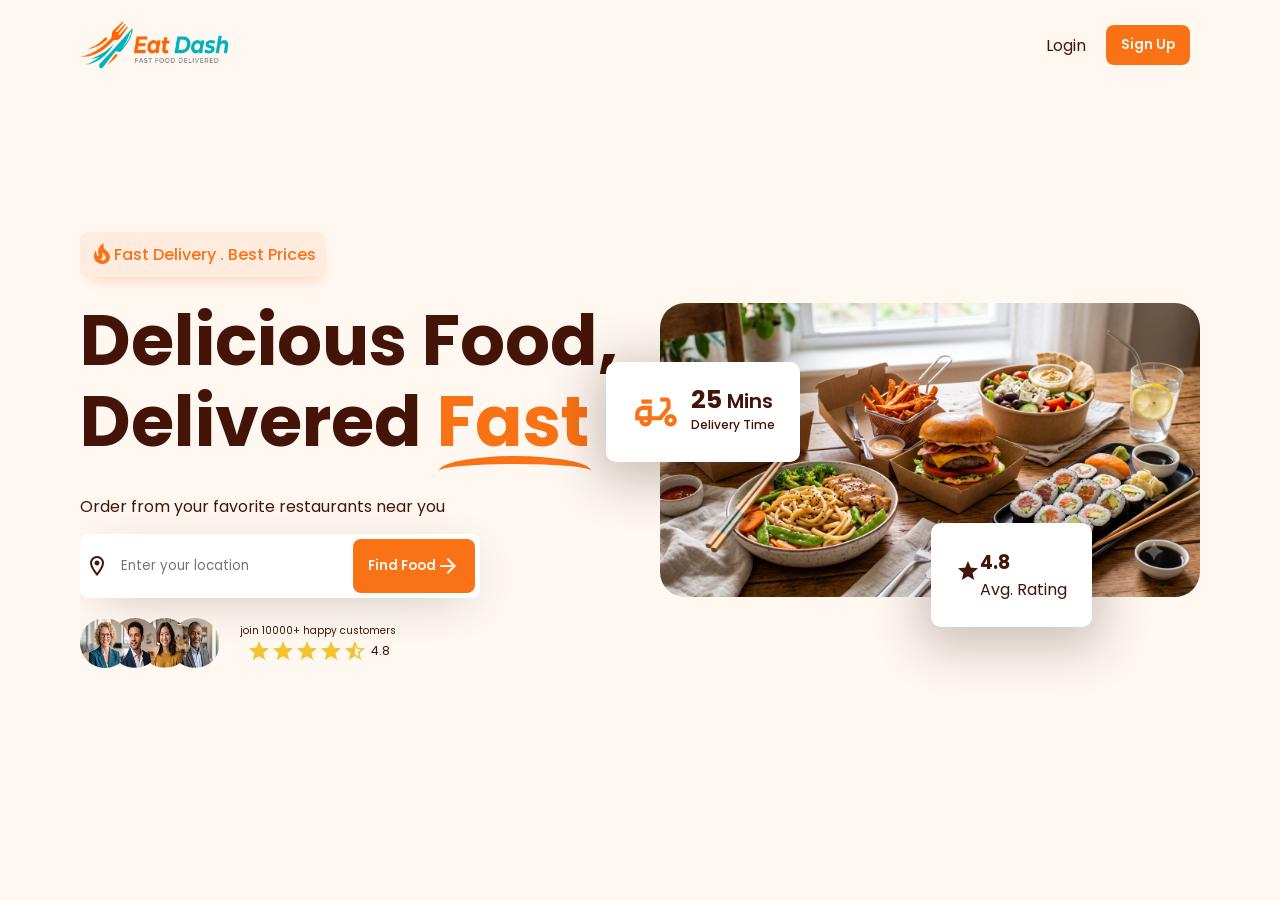
==== index.html @ e226bba2 "first commit" ====
<!DOCTYPE html>
<html lang="en">
<head>
        <link rel="icon" type="image/png" href="./favicon/favicon-96x96.png" sizes="96x96" />
    <link rel="icon" type="image/svg+xml" href="./favicon/favicon.svg" />
    <link rel="shortcut icon" href="./favicon/favicon.ico" />
    <link rel="apple-touch-icon" sizes="180x180" href="./faivicon/apple-touch-icon.png" />
    <meta name="apple-mobile-web-app-title" content="Eat Dash" />
    <link rel="manifest" href="./favicon/site.webmanifest" />
    <meta charset="UTF-8">
    <meta name="viewport" content="width=device-width, initial-scale=1.0">
    <link href="https://fonts.googleapis.com/icon?family=Material+Icons+Outlined"
      rel="stylesheet">
    <link rel="stylesheet" href="./styles/index.css">
    <title>Eat Dash</title>
</head>
<body>
    <!-- Header/Navbar -->
     <header class="navbar">
        <div>
            <img src="./public/logo.png" alt="website logo" width="150" height="50">
        </div>
        
        <ul class="nav-icons">
            <li>
                Login
            </li>
            <li>
                <button class="signup-button">Sign Up</button>
            </li>
        </ul>
     </header>
     <div class="landing-page">
        <div class="landing-page-content">
            <div class="first-half">
            <h2 class="text-headline">
                <span class="material-icons-outlined">local_fire_department</span>
                Fast Delivery . Best Prices
            </h2>
            <h1 class="title">Delicious Food,</h1>
            <h1 class="title title-box">Delivered 
                <div class="highlighted-h1">
                    <span>Fast</span>
                    <span></span>
                </div>
            </h1>
            <div class="bottom-para-and-search">
                <p>Order from your favorite restaurants near you</p>
                <div class="search-box">
                    <span class="material-icons-outlined">location_on</span>
                    <input type="text" placeholder="Enter your location" class="search-input">
                    <button class="search-button">
                        Find Food
                        <span class="material-icons-outlined">arrow_forward</span>
                    </button>
                </div>
            </div>

            <div class="rating-box">
                <div class="profiles">
                    <img src="./public/p1.png" alt="">
                    <img src="./public/p2.png" alt="">
                    <img src="./public/p3.png" alt="">
                    <img src="./public/p4.png" alt="">
                </div>
                <div class="stars-box">
                    <p>join 10000+ happy customers</p>
                    <div class="stars">
                        <span class="material-icons-outlined">star</span>
                        <span class="material-icons-outlined">star</span>
                        <span class="material-icons-outlined">star</span>
                        <span class="material-icons-outlined">star</span>
                        <span class="material-icons-outlined">star_half</span>
                        <span>4.8</span>
                    </div>
                </div>
            </div>
        </div>
        <div class="second-half">
            <div class="delivery-time">
                <div class="delivery-icon">
                    <span class="material-icons-outlined">moped_package</span>
                </div>
                <div class="delivery-text">
                    <h3>
                        <span class="delivery-time-value">25</span>
                        Mins
                    </h3>
                    <p>Delivery Time</p>
                </div>
            </div>
            <div class="start-box">
                <div class="star-icon">
                    <span class="material-icons-outlined">star</span>
                </div>
                <div class="star-text">
                    <h3>
                        <span class="delivery-time-value">4.8</span>
                    </h3>
                    <p>Avg. Rating</p>
                </div>
            </div>
            <img src="./public/LandPage.png" alt="Landing Page Image" />
        </div>
        </div>
     </div>
    
</body>
</html>
---- styles/index.css ----
@import url('https://fonts.googleapis.com/css2?family=Poppins:ital,wght@0,100;0,200;0,300;0,400;0,500;0,600;0,700;0,800;0,900;1,100;1,200;1,300;1,400;1,500;1,600;1,700;1,800;1,900&display=swap');

:root {
  --bg-color: #fff8f1;
  --text-color: #431407;    
  --primary-color: #f97316; 
  --surface-color: #ffedd5;
  --primary-bg-color:#ffecdf;
}

*{
    box-sizing: border-box;
    margin: 0;
    padding: 0;
    font-family: "Poppins", sans-serif;
}
.material-icons {
  font-family: 'Material Icons';
  font-weight: normal;
  font-style: normal;
  font-size: 24px;  /* Preferred icon size */
  display: inline-block;
  line-height: 1;
  text-transform: none;
  letter-spacing: normal;
  word-wrap: normal;
  white-space: nowrap;
  direction: ltr;

  /* Support for all WebKit browsers. */
  -webkit-font-smoothing: antialiased;
  /* Support for Safari and Chrome. */
  text-rendering: optimizeLegibility;

  /* Support for Firefox. */
  -moz-osx-font-smoothing: grayscale;

  /* Support for IE. */
  font-feature-settings: 'liga';
}
html {
  overflow-x: hidden;
}
body {
  background-color: var(--bg-color);
  margin: 0 80px;
  color: var(--text-color);
  overflow-x: hidden;
}
.navbar{
    padding:20px 0;
    display: flex;
    justify-content: space-between;
    align-items: center;
    flex-wrap: wrap;
    gap: 10px;
    position: relative;
}
.navbar div, ul{
    list-style: none;
    display: flex;
    justify-content: space-around;
    align-items: center;
}

.navbar ul li{
    cursor: pointer;
    margin: 0 10px;
}

.navbar ul li button{
    background-color: var(--primary-color);
    color: var(--bg-color);
    border: none;
    padding: 10px 15px;
    border-radius: 8px;
    font-weight: 600;
    cursor: pointer;
}



.text-headline{
    color: var(--primary-color);
    background-color: var(--primary-bg-color);
    font-weight: 500;
    font-size: medium;
    display: flex;
    width: fit-content;
    padding: 10px;
    border-radius: 8px;
    box-shadow: 2px 10px 15px -8px #ea5a0c3f;
    margin-bottom: 1.5rem;
}

.title{
    font-size: clamp(32px, 6vw, 70px);
    line-height: 1.15;
}

.title-box{
    margin-bottom:2rem;
}

.title-box .highlighted-h1{
    color: var(--primary-color);
    width: fit-content;
    display: inline-flex;
    justify-content: center;
    flex-direction: column;
    position: relative;
}

.highlighted-h1 span:nth-of-type(2){
    margin: 2px;
    width: 100%;
    height: 30px;
    border-radius: 100%;
    position: absolute;
    top: 90%;
    border-top: 8px solid var(--primary-color);
}

.search-box{
    display: flex;
    width: 100%;
    max-width: 25rem;
    padding: 5px;
    background-color: #fff;
    border-radius: 8px;
    align-items: center;
    margin-top: 15px;
    box-shadow: 2px 10px 50px -20px #250d0167;
    margin-bottom: 20px;
    flex-wrap: wrap;
}

.search-input{
    flex: 1 1 10rem;
    min-width: 0;
    border: none;
    background-color: transparent;
    margin: 0 10px;
    padding: 5px 2px;
    outline: none;
}
.search-button{
    display: flex;
    justify-content: center;
    align-items: center;
    padding: 15px;
    border-radius: 8px;
    border: none;
    background-color: var(--primary-color);
    color: var(--bg-color);
    font-weight: 600;
    cursor: pointer;
    white-space: nowrap;
    flex-shrink: 0;
}

.rating-box{
    display: flex;
    flex-wrap: wrap;
    align-items: center;
    gap: 10px;
}

.profiles{
    width: 150px;
    display: inline-block;
    position: relative;
    height: 50px;
    flex-shrink: 0;
}

.profiles img{
    position: absolute;
    width: 50px;
    height: 50px;
    border-radius: 50%;
}

.profiles img:nth-last-of-type(2){
    left: 20%;
}

.profiles img:nth-last-of-type(3){
    left: 40%;
}

.profiles img:nth-last-of-type(4){
    left: 60%;
}

.stars-box p{
    font-size: 10px;
}

.stars{
    display: flex;
    justify-content: center;
    align-items: center;
    color: rgb(243, 195, 52);
}

.stars span:last-child{
    font-size: 12px;
    color: var(--text-color);
    margin-left: 4px;
}

.landing-page{
    min-height: 80vh;
    height: auto;
    display: flex;
    justify-content: center;
    align-items: center;
    padding: 40px 0;
}

.landing-page-content{
    display: flex;
    align-items: center;
    width: 100%;
    justify-content: space-between;
    gap: 40px;
}

.first-half{
    width: 50%;
}

.second-half{
    width: 50%;
    display: flex;
    justify-content: center;
    align-items: center;
    position: relative;
}

.second-half img{
    width: 100%;
    height: auto;
    border-radius: 25px
}

.delivery-time, .start-box{
    position: absolute;
    width:fit-content;
    display: inline-flex;
    background-color: white;
    align-items: center;
    justify-content: center;
    padding: 25px;
    border-radius: 10px;
    box-shadow: 0px 10px 50px 10px #250d013c;
    max-width: 90%;
}

.delivery-time{
    top: 20%;
    left: -10%;
}

.delivery-icon{
    display: inline-flex;
    justify-content: center;
    align-items: center;
    width: 50px;
    border-radius: 50%;
    margin-right: 10px;
    color: var(--primary-color);
    flex-shrink: 0;
}
.delivery-icon span{
    width:50px;
    height:50px;
    font-size: 50px;
}


.delivery-text h3{
    font-size: 20px;
    font-weight: 600;
    margin-bottom: 5px;
    line-height: .9;
}

.delivery-text h3 .delivery-time-value{
    font-size: 25px;
    font-weight: 700;
}

.start-box{
    bottom: -10%;
    right: 20%;
}

.delivery-text p{
    font-size: 12px;
    color: var(--text-color);
    font-weight: 500;
}



/* ============================= */
/* Responsive breakpoints        */
/* ============================= */

/* Large tablets / small laptops */
@media (max-width: 1100px){
    body{
        margin: 0 40px;
    }

    .delivery-time{
        left: -5%;
    }

    .start-box{
        right: 5%;
    }
}

/* Tablets */
@media (max-width: 900px){
    body{
        margin: 0 24px;
    }

    .landing-page{
        min-height: unset;
        padding: 30px 0;
    }

    .landing-page-content{
        flex-direction: column;
        gap: 60px;
    }

    .first-half,
    .second-half{
        width: 100%;
    }

    .first-half{
        text-align: center;
    }

    .text-headline,
    .search-box,
    .rating-box{
        margin-left: auto;
        margin-right: auto;
    }

    .rating-box{
        justify-content: center;
    }

    .second-half{
        max-width: 500px;
        margin: 0 auto;
        padding-top: 50px;
        padding-bottom: 40px;
    }

    .delivery-time{
        top: 0;
        left: 0;
    }

    .start-box{
        bottom: 0;
        right: 0;
    }
}

/* Mobile phones */
@media (max-width: 600px){
    body{
        margin: 0 16px;
    }

    .navbar{
        padding: 15px 0;
    }

    .navbar div img{
        width: 120px;
        height: auto;
    }
    .text-headline{
        font-size: 13px;
        margin-left: auto;
        margin-right: auto;
    }

    .bottom-para-and-search p{
        font-size: 14px;
    }

    .search-box{
        max-width: 100%;
    }

    .rating-box{
        flex-direction: column;
    }

    .profiles{
        margin-bottom: 8px;
    }

    .second-half{
        padding-top: 40px;
        padding-bottom: 35px;
    }

    .delivery-time, .start-box{
        padding: 12px;
    }

    .delivery-icon{
        width: 34px;
        margin-right: 8px;
    }

    .delivery-icon span{
        width: 34px;
        height: 34px;
        font-size: 34px;
    }

    .delivery-text h3{
        font-size: 14px;
    }

    .delivery-text h3 .delivery-time-value{
        font-size: 17px;
    }

    .delivery-text p{
        font-size: 10px;
    }
}

/* Small phones */
@media (max-width: 380px){
    body{
        margin: 0 12px;
    }

    .title{
        font-size: clamp(28px, 9vw, 40px);
    }

    .search-button{
        padding: 12px;
        font-size: 14px;
    }
}
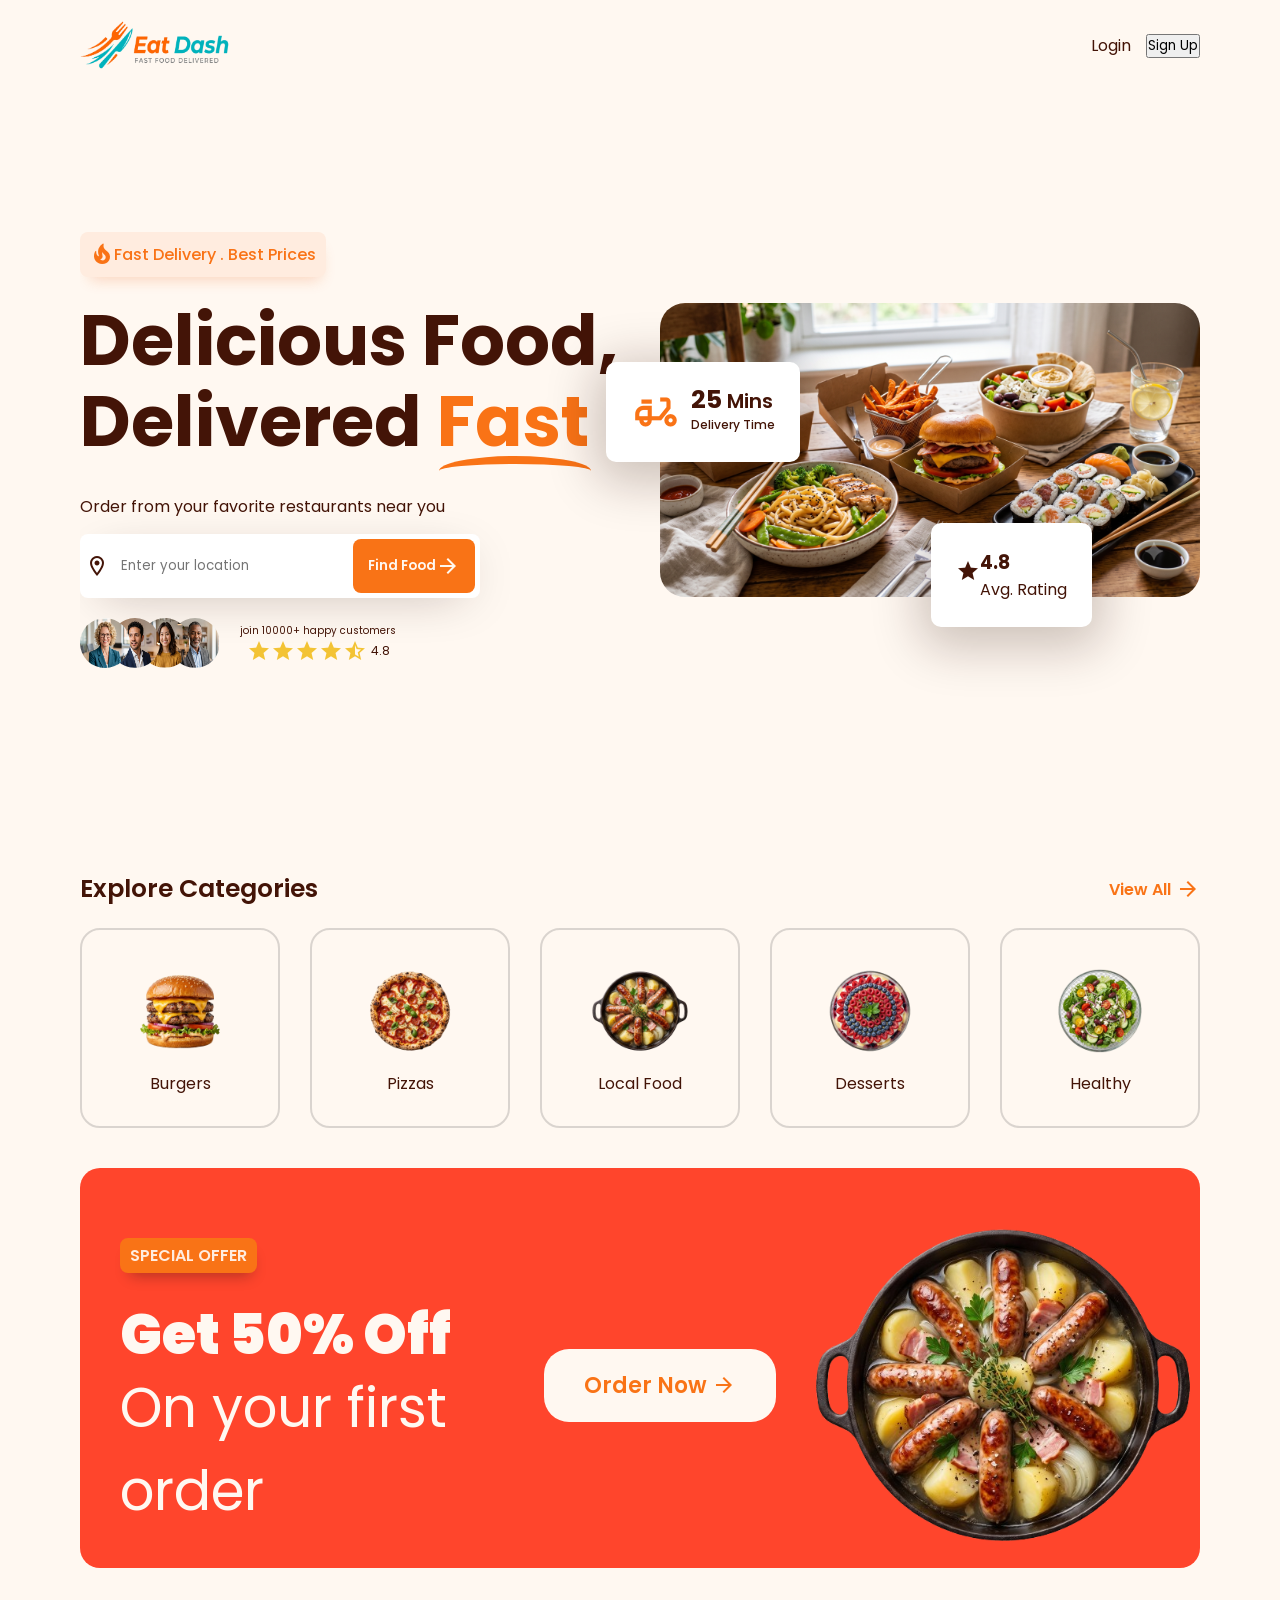
==== commit 0a833db9: "add explor categories and offer section in the website and make it responsive" ====
--- a/index.html
+++ b/index.html
@@ -104,6 +104,51 @@
         </div>
         </div>
      </div>
-    
+       <div class="categories-heading">
+            <h2>Explore Categories</h2>
+            <p>
+                <span class="p-text" >View All</span>
+                <span class="material-icons-outlined">arrow_forward</span>
+            </p>
+         </div>
+        <div class="categories">
+            <div class="category-card">
+                <img src="./public/burger.png" alt="">
+                <p>Burgers</p>
+            </div>
+            <div class="category-card">
+                <img src="./public/pizza.png" alt="">
+                <p>Pizzas</p>
+            </div>
+            <div class="category-card">
+                <img src="./public/local.png" alt="">
+                <p>Local Food</p>
+            </div>
+            <div class="category-card">
+                <img src="./public/dessert.png" alt="">
+                <p>Desserts</p>
+            </div>
+
+             <div class="category-card">
+                <img src="./public/salad.png" alt="">
+                <p>Healthy</p>
+            </div>
+     </div>
+     <div class="offer-banner">
+        <div class="offer-banner-content">
+            <p>SPECIAL OFFER</p>
+            <h2>Get 50% Off</h2>
+            <p>On your first order</p>
+        </div>
+        <div class="offer-banner-button">
+            <button class="offer-button">
+                Order Now
+                <span class="material-icons-outlined">arrow_forward</span>
+            </button>
+        </div>
+        <div class="offer-banner-image">
+            <img src="./public/local.png" alt="">
+        </div>
+     </div>
 </body>
 </html>
--- a/styles/index.css
+++ b/styles/index.css
@@ -3,9 +3,9 @@
 :root {
   --bg-color: #fff8f1;
   --text-color: #431407;    
-  --primary-color: #f97316; 
+  --primary-color: #f97316;
   --surface-color: #ffedd5;
-  --primary-bg-color:#ffecdf;
+  --primary-bg-color:#ffecdf; 
 }
 
 *{
@@ -18,7 +18,7 @@
   font-family: 'Material Icons';
   font-weight: normal;
   font-style: normal;
-  font-size: 24px;  /* Preferred icon size */
+  font-size: 24px;
   display: inline-block;
   line-height: 1;
   text-transform: none;
@@ -65,20 +65,32 @@
 
 .navbar ul li{
     cursor: pointer;
-    margin: 0 10px;
-}
-
-.navbar ul li button{
-    background-color: var(--primary-color);
-    color: var(--bg-color);
-    border: none;
-    padding: 10px 15px;
-    border-radius: 8px;
-    font-weight: 600;
-    cursor: pointer;
-}
-
-
+}
+
+.navbar .nav-links li{
+    padding: 5px;
+    border-bottom: 2px solid transparent;
+    margin: 0 5px;
+    white-space: nowrap;
+    transition: 0.5s
+}
+
+.navbar .nav-links li:hover{
+    color: var(--primary-color);
+    border-color: rgb(241, 120, 28);
+}
+
+.navbar .nav-links li:focus{
+    color: red;
+}
+
+.navbar .nav-icons{
+    gap: 15px;
+}
+
+.login-item{
+    white-space: nowrap;
+}
 
 .text-headline{
     color: var(--primary-color);
@@ -303,7 +315,153 @@
     font-weight: 500;
 }
 
-
+.categories-heading{
+    display: flex;
+    justify-content: space-between;
+    align-items: center;
+    flex-wrap: wrap;
+    gap: 10px;
+    margin-top: 60px;
+}
+
+.categories-heading h2{
+    font-size: clamp(20px, 3vw, 25px);
+    font-weight: 600;
+}
+
+.categories-heading p{
+    text-decoration: none;
+    display: inline-flex;
+    justify-content: center;
+    align-items: center;
+    color: var(--primary-color);
+    font-weight: 600;
+    white-space: nowrap;
+}
+
+.categories-heading p .p-text{
+    margin-right: 5px;
+}
+
+.categories-heading p .p-text:hover{
+    text-decoration: underline;
+    cursor: pointer;
+}
+
+.categories{
+    display: flex;
+    justify-content: space-between;
+    align-items: center;
+    flex-wrap: wrap;
+    gap: 20px;
+    margin-top: 20px;
+}
+
+.categories .category-card{
+    flex: 1 1 180px;
+    max-width: 200px;
+    height: 200px;
+    border-radius: 20px;
+    border: 2px solid #31302f2d;
+    display: flex;
+    justify-content: center;
+    align-items: center;
+    flex-direction: column;
+    cursor: pointer;
+}
+
+.categories .category-card img{
+    width: 100px;
+    height: 100px;
+    max-width: 60%;
+    margin-bottom: 10px;
+}
+
+.offer-banner{
+    width: 100%;
+    min-height: 300px;
+    max-height: 400px;
+    height: auto;
+    border-radius: 20px;
+    margin: 40px 0;
+    background-color: #ff452c;
+    display: flex;
+    flex-wrap: wrap;
+    justify-content: space-between;
+    align-items: center;
+    overflow: hidden;
+    padding: 20px 0;
+}
+
+.offer-banner .offer-banner-content{
+    display: flex;
+    justify-content: center;
+    flex-direction: column;
+    color: var(--bg-color);
+    margin-left: 40px;
+    flex: 1 1 260px;
+    min-width: 220px;
+    padding: 10px 0;
+}
+
+.offer-banner .offer-banner-content p:nth-of-type(1){
+    background-color: var(--primary-color);
+    color: var(--primary-bg-color);
+    font-weight: 600;
+    display: inline-block;
+    width: fit-content;
+    padding: 5px 10px;
+    border-radius: 8px;
+    box-shadow: 2px 10px 15px -8px #0b0b0b55;
+    margin-bottom: 30px;
+}
+
+.offer-banner .offer-banner-content h2{
+    font-size: clamp(28px, 5vw, 55px);
+    font-weight: 900;
+    line-height: 1.15;
+}
+
+.offer-banner .offer-banner-content p:nth-of-type(2){
+    font-size: clamp(22px, 4.5vw, 55px);
+    font-weight: 400;
+}
+
+.offer-banner .offer-banner-button{
+    flex: 0 0 auto;
+    margin: 15px 30px;
+}
+
+.offer-banner .offer-banner-button button{
+    background-color: var(--bg-color);
+    color: var(--primary-color);
+    border: none;
+    padding: 20px 40px;
+    border-radius: 25px;
+    font-weight: 600;
+    font-size: clamp(16px, 2vw, 22px);
+    display: flex;
+    justify-content: center;
+    align-items: center;
+    gap: 5px;
+    cursor: pointer;
+    white-space: nowrap;
+}
+
+.offer-banner-image{
+    flex: 1 1 260px;
+    display: flex;
+    justify-content: center;
+}
+
+.offer-banner-image img{
+    width: 100%;
+    max-width: 500px;
+    aspect-ratio: 1 / 1;
+    object-fit: cover;
+    border-radius: 20px;
+    display: block;
+}
 
 /* ============================= */
 /* Responsive breakpoints        */
@@ -328,6 +486,13 @@
 @media (max-width: 900px){
     body{
         margin: 0 24px;
+    }
+
+    .navbar .nav-links{
+        order: 3;
+        width: 100%;
+        justify-content: center;
+        flex-wrap: wrap;
     }
 
     .landing-page{
@@ -376,6 +541,40 @@
         bottom: 0;
         right: 0;
     }
+
+    .categories{
+        justify-content: center;
+    }
+
+    .offer-banner{
+        justify-content: center;
+        text-align: center;
+        padding: 30px 20px;
+    }
+
+    .offer-banner .offer-banner-content{
+        margin-left: 0;
+        align-items: center;
+    }
+
+    .offer-banner .offer-banner-content p:nth-of-type(1){
+        margin-left: auto;
+        margin-right: auto;
+    }
+
+    .offer-banner .offer-banner-button{
+        margin: 10px 0;
+    }
+
+    .offer-banner-image{
+        order: 3;
+        flex-basis: 100%;
+        margin-top: 10px;
+    }
+
+    .offer-banner-image img{
+        max-width: 320px;
+    }
 }
 
 /* Mobile phones */
@@ -392,6 +591,29 @@
         width: 120px;
         height: auto;
     }
+
+    .navbar .nav-icons li span.material-icons-outlined{
+        font-size: 20px;
+    }
+
+    .login-item span + text,
+    .login-item{
+        font-size: 14px;
+    }
+
+
+    .navbar .nav-links.nav-open{
+        display: flex;
+    }
+
+    .navbar .nav-links li{
+        margin: 8px 0;
+    }
+
+    .menu-toggle{
+        display: inline-flex;
+    }
+
     .text-headline{
         font-size: 13px;
         margin-left: auto;
@@ -445,6 +667,45 @@
     .delivery-text p{
         font-size: 10px;
     }
+
+    .categories-heading{
+        margin-top: 40px;
+    }
+
+    .categories .category-card{
+        flex: 1 1 45%;
+        max-width: 47%;
+        height: 160px;
+        border-radius: 14px;
+    }
+
+    .categories .category-card img{
+        width: 70px;
+        height: 70px;
+    }
+
+    .categories .category-card p{
+        font-size: 14px;
+        text-align: center;
+        padding: 0 5px;
+    }
+
+    .offer-banner{
+        margin: 30px 0;
+        border-radius: 16px;
+    }
+
+    .offer-banner .offer-banner-content p:nth-of-type(1){
+        font-size: 12px;
+    }
+
+    .offer-banner .offer-banner-button button{
+        padding: 14px 26px;
+    }
+
+    .offer-banner-image img{
+        max-width: 220px;
+    }
 }
 
 /* Small phones */
@@ -461,4 +722,9 @@
         padding: 12px;
         font-size: 14px;
     }
+
+    .categories .category-card{
+        flex: 1 1 100%;
+        max-width: 100%;
+    }
 }
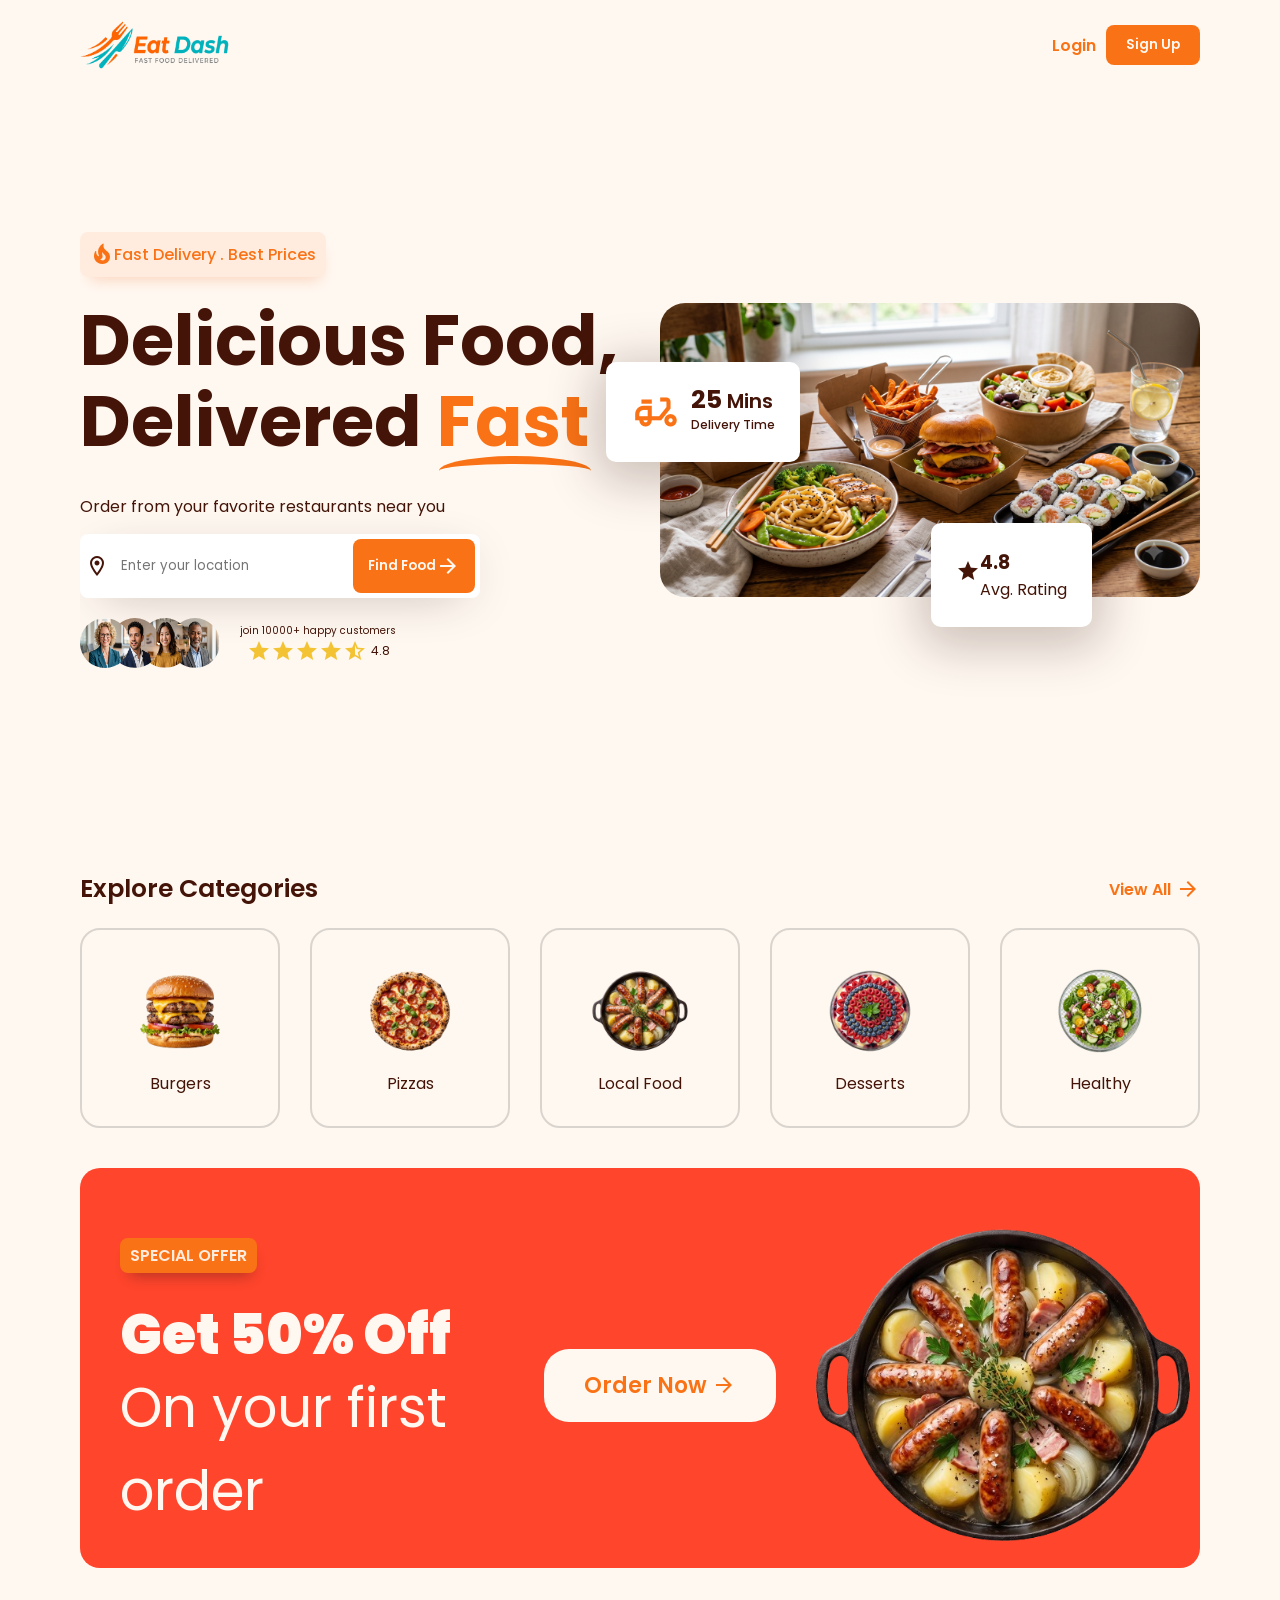
==== commit c7a4042a: "change style for signup and login buttons and add offer section onl front end and also add explore c" ====
--- a/index.html
+++ b/index.html
@@ -21,7 +21,7 @@
             <img src="./public/logo.png" alt="website logo" width="150" height="50">
         </div>
         
-        <ul class="nav-icons">
+        <ul>
             <li>
                 Login
             </li>
--- a/styles/index.css
+++ b/styles/index.css
@@ -63,34 +63,22 @@
     align-items: center;
 }
 
-.navbar ul li{
+.navbar ul li:nth-of-type(1){
+    margin: 0 10px;
+    color: var(--primary-color);
+    font-weight: 600;
+}
+
+.signup-button{
+    background-color: var(--primary-color);
+    color: var(--bg-color);
+    padding: 10px 20px;
+    border-radius: 8px;
+    font-weight: 600;
     cursor: pointer;
-}
-
-.navbar .nav-links li{
-    padding: 5px;
-    border-bottom: 2px solid transparent;
-    margin: 0 5px;
-    white-space: nowrap;
-    transition: 0.5s
-}
-
-.navbar .nav-links li:hover{
-    color: var(--primary-color);
-    border-color: rgb(241, 120, 28);
-}
-
-.navbar .nav-links li:focus{
-    color: red;
-}
-
-.navbar .nav-icons{
-    gap: 15px;
-}
-
-.login-item{
-    white-space: nowrap;
-}
+    border: none;
+}
+
 
 .text-headline{
     color: var(--primary-color);
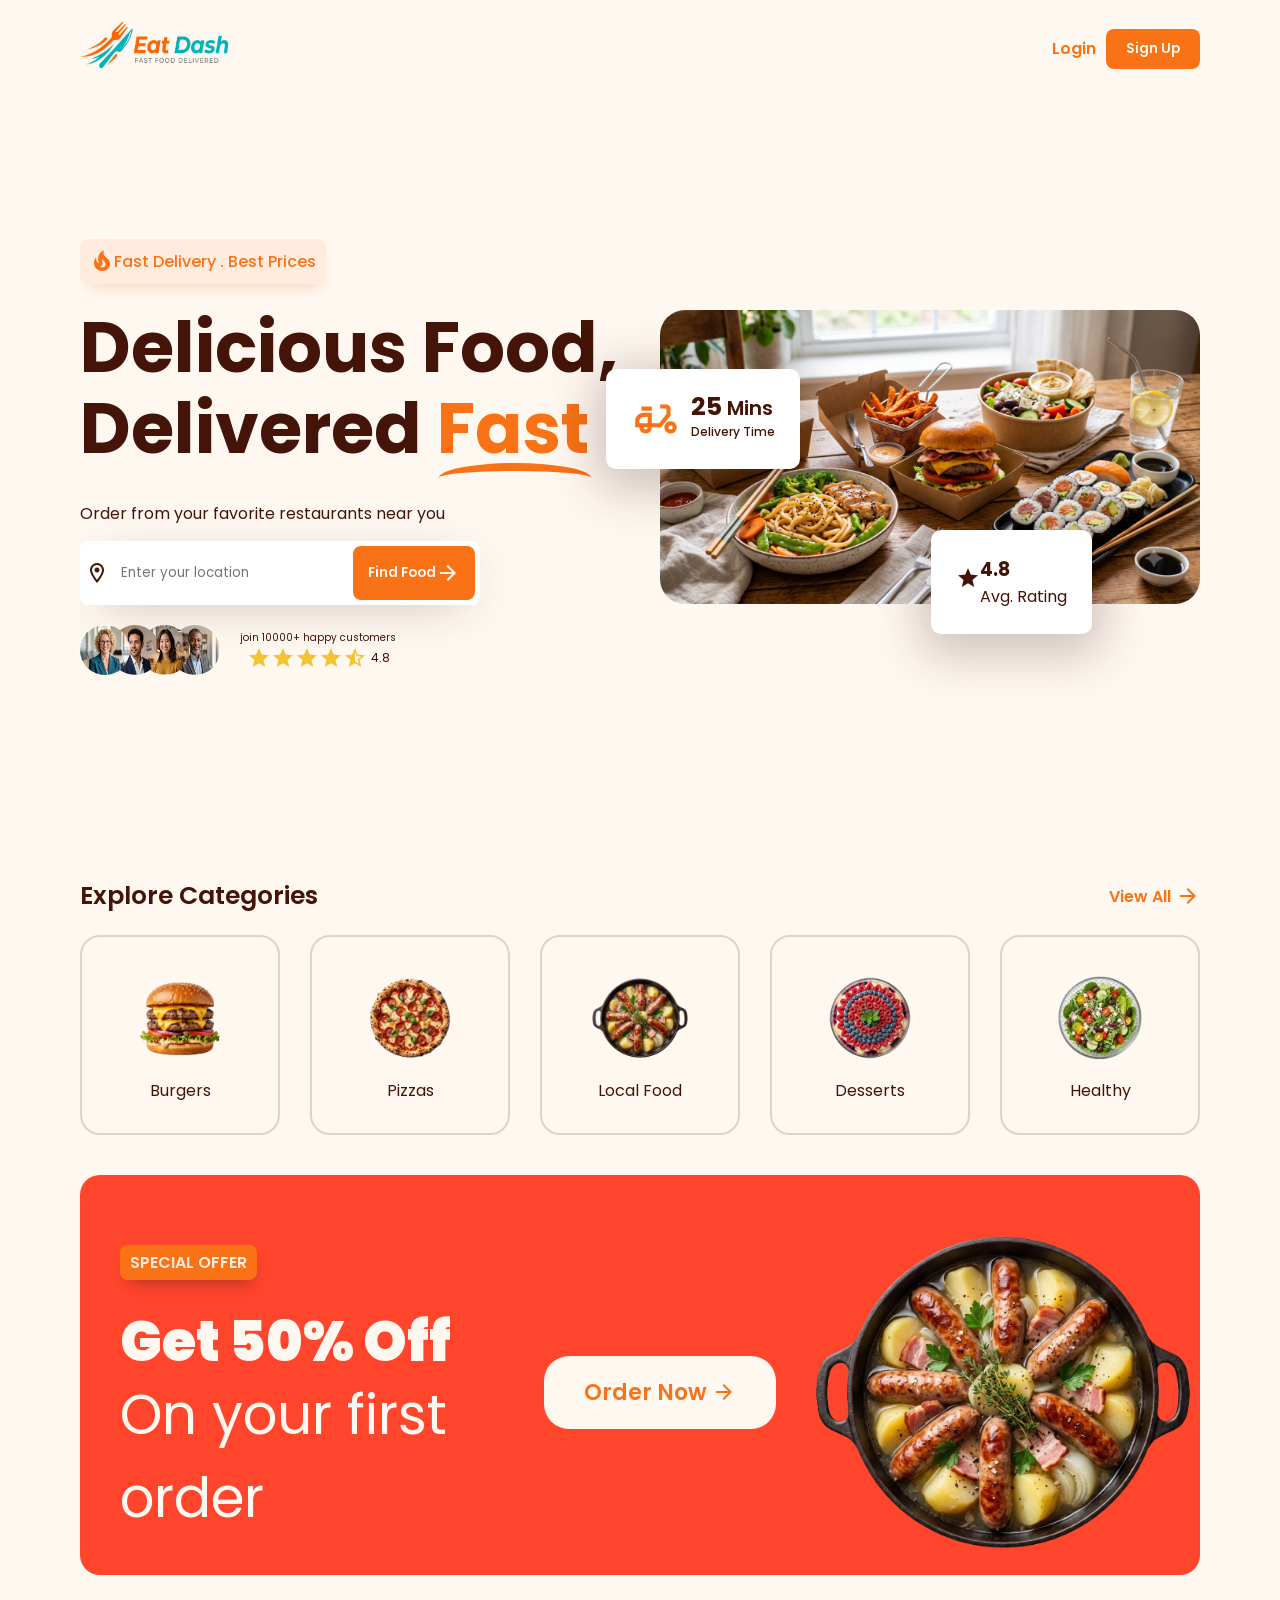
==== commit cecc39c9: "made changes to index page and index css" ====
--- a/index.html
+++ b/index.html
@@ -18,15 +18,13 @@
     <!-- Header/Navbar -->
      <header class="navbar">
         <div>
-            <img src="./public/logo.png" alt="website logo" width="150" height="50">
+            <a href="index.html"><img src="./public/logo.png" alt="website logo" width="150" height="50"></a>
         </div>
-        
-        <ul>
+
+        <ul id="navLinks">
+            <li><a href="login.html">Login</a></li>
             <li>
-                Login
-            </li>
-            <li>
-                <button class="signup-button">Sign Up</button>
+                <button class="signup-button" onclick="location.href='register.html'">Sign Up</button>
             </li>
         </ul>
      </header>
@@ -49,7 +47,7 @@
                 <div class="search-box">
                     <span class="material-icons-outlined">location_on</span>
                     <input type="text" placeholder="Enter your location" class="search-input">
-                    <button class="search-button">
+                    <button class="search-button" id="findFoodBtn">
                         Find Food
                         <span class="material-icons-outlined">arrow_forward</span>
                     </button>
@@ -106,7 +104,7 @@
      </div>
        <div class="categories-heading">
             <h2>Explore Categories</h2>
-            <p>
+            <p id="viewAllCategories">
                 <span class="p-text" >View All</span>
                 <span class="material-icons-outlined">arrow_forward</span>
             </p>
@@ -141,7 +139,7 @@
             <p>On your first order</p>
         </div>
         <div class="offer-banner-button">
-            <button class="offer-button">
+            <button class="offer-button" id="orderNowBtn">
                 Order Now
                 <span class="material-icons-outlined">arrow_forward</span>
             </button>
@@ -150,5 +148,23 @@
             <img src="./public/local.png" alt="">
         </div>
      </div>
+
+<script src="./js/app.js"></script>
+<script>
+  function goToMenu(){
+    const s = getSession();
+    if (s && s.role === 'customer'){
+      window.location.href = 'customer.html';
+    } else if (s && s.role === 'admin'){
+      window.location.href = 'admin.html';
+    } else {
+      window.location.href = 'login.html';
+    }
+  }
+  document.getElementById('findFoodBtn').addEventListener('click', goToMenu);
+  document.getElementById('orderNowBtn').addEventListener('click', goToMenu);
+  document.getElementById('viewAllCategories').addEventListener('click', goToMenu);
+  document.querySelectorAll('.category-card').forEach(card => card.addEventListener('click', goToMenu));
+</script>
 </body>
-</html>+</html>
--- a/styles/index.css
+++ b/styles/index.css
@@ -6,6 +6,16 @@
   --primary-color: #f97316;
   --surface-color: #ffedd5;
   --primary-bg-color:#ffecdf; 
+
+ 
+  --primary-dark: #ea580c;
+  --border-soft: #fdba7466;
+  --text-muted: #43140799;
+  --danger-color: #dc2626;
+  --danger-bg: #fee2e2;
+  --success-color: #16a34a;
+  --success-bg: #dcfce7;
+  --card-shadow: 2px 10px 50px -20px #250d0167;
 }
 
 *{
@@ -69,6 +79,11 @@
     font-weight: 600;
 }
 
+.navbar ul li a{
+    text-decoration: none;
+    color: inherit;
+}
+
 .signup-button{
     background-color: var(--primary-color);
     color: var(--bg-color);
@@ -79,6 +94,46 @@
     border: none;
 }
 
+.signup-button--ghost{
+    background-color: transparent;
+    color: var(--primary-color);
+    border: 2px solid var(--primary-color);
+    padding: 8px 18px;
+}
+
+.nav-username{
+    display: inline-flex;
+    align-items: center;
+    gap: 4px;
+    font-weight: 600;
+    font-size: 14px;
+    color: var(--text-color);
+}
+.nav-username .material-icons-outlined{
+    font-size: 18px;
+    color: var(--primary-color);
+}
+
+.nav-cart{
+    position: relative;
+    display: inline-flex;
+}
+.cart-badge{
+    position: absolute;
+    top: -6px;
+    right: -8px;
+    background: var(--primary-color);
+    color: #fff;
+    font-size: 11px;
+    font-weight: 700;
+    min-width: 18px;
+    height: 18px;
+    border-radius: 999px;
+    display: inline-flex;
+    align-items: center;
+    justify-content: center;
+    padding: 0 4px;
+}
 
 .text-headline{
     color: var(--primary-color);
@@ -451,11 +506,6 @@
     display: block;
 }
 
-/* ============================= */
-/* Responsive breakpoints        */
-/* ============================= */
-
-/* Large tablets / small laptops */
 @media (max-width: 1100px){
     body{
         margin: 0 40px;
@@ -470,7 +520,7 @@
     }
 }
 
-/* Tablets */
+
 @media (max-width: 900px){
     body{
         margin: 0 24px;
@@ -565,7 +615,7 @@
     }
 }
 
-/* Mobile phones */
+
 @media (max-width: 600px){
     body{
         margin: 0 16px;
@@ -696,7 +746,6 @@
     }
 }
 
-/* Small phones */
 @media (max-width: 380px){
     body{
         margin: 0 12px;
@@ -715,4 +764,355 @@
         flex: 1 1 100%;
         max-width: 100%;
     }
-}+}
+
+.app-main{
+    min-height: 65vh;
+    padding: 50px 0 70px;
+}
+
+.eyebrow{
+    color: var(--primary-color);
+    background-color: var(--primary-bg-color);
+    font-weight: 500;
+    font-size: 13px;
+    display: inline-flex;
+    width: fit-content;
+    padding: 8px 14px;
+    border-radius: 8px;
+    box-shadow: 2px 10px 15px -8px #ea5a0c3f;
+    margin-bottom: 1rem;
+}
+
+.page-title{
+    font-size: clamp(26px, 4vw, 38px);
+    font-weight: 700;
+    margin-bottom: 6px;
+}
+
+.page-sub{
+    color: var(--text-muted);
+    font-size: 15px;
+    margin-bottom: 30px;
+    max-width: 60ch;
+}
+
+
+.card-panel{
+    background-color: #fff;
+    border-radius: 20px;
+    box-shadow: var(--card-shadow);
+    padding: 30px;
+}
+.card-panel--tight{ padding: 20px; }
+
+
+.seg-toggle{
+    display: inline-flex;
+    background-color: var(--surface-color);
+    border-radius: 10px;
+    padding: 5px;
+    margin-bottom: 28px;
+    gap: 5px;
+}
+.seg-toggle button{
+    border: none;
+    background: transparent;
+    padding: 10px 22px;
+    border-radius: 8px;
+    font-weight: 600;
+    font-size: 14px;
+    color: var(--text-color);
+    cursor: pointer;
+    opacity: 0.6;
+}
+.seg-toggle button.active{
+    background-color: #fff;
+    opacity: 1;
+    box-shadow: 0 4px 14px -6px #250d0155;
+    color: var(--primary-color);
+}
+
+
+.form-group{ margin-bottom: 18px; }
+.form-label{
+    display: block;
+    font-weight: 600;
+    font-size: 13px;
+    margin-bottom: 6px;
+}
+.form-input, .form-select, .form-textarea{
+    width: 100%;
+    padding: 12px 14px;
+    border-radius: 8px;
+    border: 2px solid var(--border-soft);
+    background-color: var(--bg-color);
+    font-size: 14px;
+    color: var(--text-color);
+    outline: none;
+}
+.form-input:focus, .form-select:focus, .form-textarea:focus{
+    border-color: var(--primary-color);
+}
+.form-help{
+    font-size: 12px;
+    color: var(--text-muted);
+    margin-top: 5px;
+}
+.form-error{
+    background-color: var(--danger-bg);
+    color: var(--danger-color);
+    font-size: 13px;
+    font-weight: 500;
+    padding: 10px 14px;
+    border-radius: 8px;
+    margin-bottom: 16px;
+}
+
+
+.btn{
+    display: inline-flex;
+    align-items: center;
+    justify-content: center;
+    gap: 6px;
+    border: none;
+    border-radius: 8px;
+    padding: 12px 22px;
+    font-weight: 600;
+    font-size: 14px;
+    cursor: pointer;
+    font-family: inherit;
+}
+.btn-block{ width: 100%; }
+.btn-primary{ background-color: var(--primary-color); color: #fff; }
+.btn-primary:hover{ background-color: var(--primary-dark); }
+.btn-outline{
+    background-color: transparent;
+    border: 2px solid var(--primary-color);
+    color: var(--primary-color);
+}
+.btn-outline:hover{ background-color: var(--primary-bg-color); }
+.btn-danger-outline{
+    background-color: transparent;
+    border: 2px solid var(--danger-color);
+    color: var(--danger-color);
+}
+.btn-danger-outline:hover{ background-color: var(--danger-bg); }
+.btn-sm{ padding: 8px 14px; font-size: 13px; }
+
+.auth-wrap{
+    max-width: 460px;
+    margin: 0 auto;
+}
+.auth-foot{
+    text-align: center;
+    margin-top: 18px;
+    font-size: 14px;
+}
+.auth-foot a{ color: var(--primary-color); font-weight: 600; text-decoration: none; }
+.auth-foot a:hover{ text-decoration: underline; }
+.demo-hint{
+    text-align: center;
+    margin-top: 14px;
+    font-size: 12px;
+    color: var(--text-muted);
+}
+.demo-hint code{
+    background-color: var(--surface-color);
+    padding: 2px 6px;
+    border-radius: 4px;
+}
+
+.ed-table{
+    width: 100%;
+    border-collapse: collapse;
+}
+.ed-table th{
+    text-align: left;
+    font-size: 12px;
+    text-transform: uppercase;
+    letter-spacing: 0.04em;
+    color: var(--text-muted);
+    padding: 10px 12px;
+    border-bottom: 2px solid var(--surface-color);
+}
+.ed-table td{
+    padding: 12px;
+    border-bottom: 1px solid var(--surface-color);
+    vertical-align: middle;
+    font-size: 14px;
+}
+.ed-table img.thumb{
+    width: 44px;
+    height: 44px;
+    object-fit: cover;
+    border-radius: 8px;
+}
+.fid-pill{
+    font-size: 11px;
+    font-weight: 700;
+    color: var(--primary-color);
+    background-color: var(--primary-bg-color);
+    padding: 3px 8px;
+    border-radius: 999px;
+}
+
+.empty-state{
+    text-align: center;
+    padding: 40px 20px;
+    color: var(--text-muted);
+    border: 2px dashed var(--border-soft);
+    border-radius: 14px;
+}
+
+.food-grid{
+    display: grid;
+    grid-template-columns: repeat(auto-fill, minmax(240px, 1fr));
+    gap: 22px;
+}
+.food-tile{
+    background-color: #fff;
+    border-radius: 20px;
+    box-shadow: var(--card-shadow);
+    overflow: hidden;
+    display: flex;
+    flex-direction: column;
+}
+.food-tile img{
+    width: 100%;
+    height: 150px;
+    object-fit: cover;
+}
+.food-tile-body{
+    padding: 16px;
+    display: flex;
+    flex-direction: column;
+    gap: 6px;
+    flex: 1;
+}
+.food-tile-name{
+    font-weight: 600;
+    font-size: 16px;
+}
+.food-tile-desc{
+    font-size: 12.5px;
+    color: var(--text-muted);
+    flex: 1;
+}
+.food-tile-footer{
+    display: flex;
+    align-items: center;
+    justify-content: space-between;
+    margin-top: 8px;
+}
+.food-tile-price{
+    font-weight: 700;
+    color: var(--primary-color);
+    font-size: 16px;
+}
+
+.order-ticket{
+    background-color: #fff;
+    border-radius: 16px;
+    box-shadow: var(--card-shadow);
+    padding: 18px 20px;
+}
+.order-ticket-head{
+    display: flex;
+    justify-content: space-between;
+    align-items: center;
+    margin-bottom: 10px;
+    flex-wrap: wrap;
+    gap: 6px;
+}
+.order-id{
+    font-weight: 700;
+    color: var(--primary-color);
+}
+.order-meta{
+    font-size: 12.5px;
+    color: var(--text-muted);
+}
+.order-row{
+    display: flex;
+    justify-content: space-between;
+    font-size: 14px;
+    padding: 6px 0;
+    border-bottom: 1px dashed var(--border-soft);
+}
+.order-row:last-of-type{ border-bottom: none; }
+.order-total{
+    display: flex;
+    justify-content: space-between;
+    font-weight: 700;
+    font-size: 16px;
+    margin-top: 10px;
+    padding-top: 10px;
+    border-top: 2px solid var(--surface-color);
+}
+
+
+.cart-panel{
+    background-color: #fff;
+    border-radius: 20px;
+    box-shadow: var(--card-shadow);
+    padding: 22px;
+    position: sticky;
+    top: 20px;
+}
+.qty-stepper{
+    display: inline-flex;
+    align-items: center;
+    border: 2px solid var(--surface-color);
+    border-radius: 999px;
+    overflow: hidden;
+}
+.qty-stepper button{
+    width: 28px;
+    height: 28px;
+    border: none;
+    background-color: var(--surface-color);
+    font-weight: 700;
+    color: var(--primary-color);
+    cursor: pointer;
+}
+.qty-stepper span{
+    width: 26px;
+    text-align: center;
+    font-weight: 600;
+    font-size: 13px;
+}
+
+
+.ed-toast{
+    position: fixed;
+    top: 18px;
+    right: 18px;
+    z-index: 3000;
+}
+.ed-toast-card{
+    display: flex;
+    align-items: center;
+    gap: 8px;
+    background-color: #fff;
+    border-radius: 10px;
+    box-shadow: var(--card-shadow);
+    padding: 12px 18px;
+    font-weight: 600;
+    font-size: 14px;
+    min-width: 220px;
+}
+.ed-toast-primary{ border-left: 5px solid var(--primary-color); color: var(--text-color); }
+.ed-toast-danger{ border-left: 5px solid var(--danger-color); color: var(--danger-color); }
+.ed-toast-primary .material-icons-outlined{ color: var(--success-color); }
+.ed-toast-danger .material-icons-outlined{ color: var(--danger-color); }
+
+
+@media (max-width: 900px){
+    .cart-panel{ position: static; margin-top: 24px; }
+}
+@media (max-width: 600px){
+    .card-panel{ padding: 20px; }
+    .seg-toggle{ width: 100%; }
+    .seg-toggle button{ flex: 1; }
+}
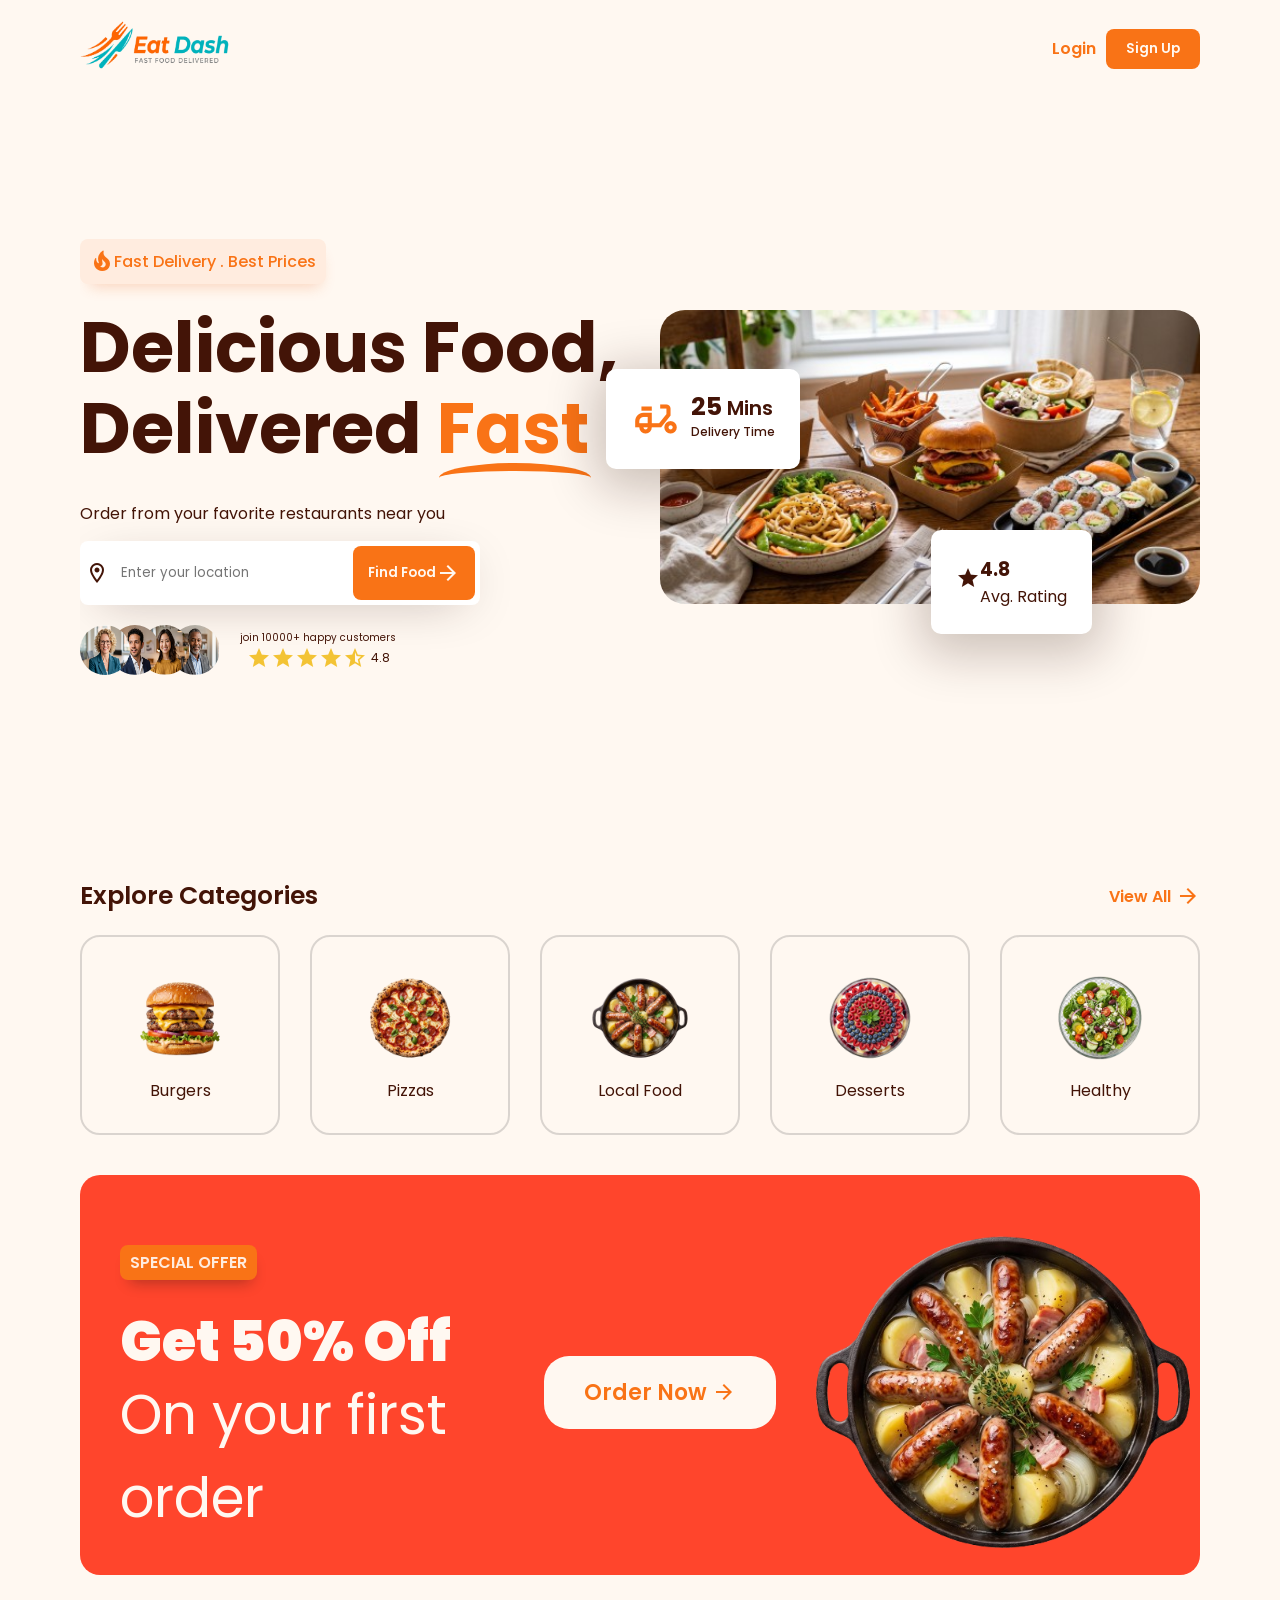
==== commit 0f5f6ab9: "change size of landing page image it was 8 mb reduce to 60kb" ====
--- a/index.html
+++ b/index.html
@@ -98,7 +98,7 @@
                     <p>Avg. Rating</p>
                 </div>
             </div>
-            <img src="./public/LandPage.png" alt="Landing Page Image" />
+            <img src="./public/LandPage.jpg" alt="Landing Page Image" />
         </div>
         </div>
      </div>
